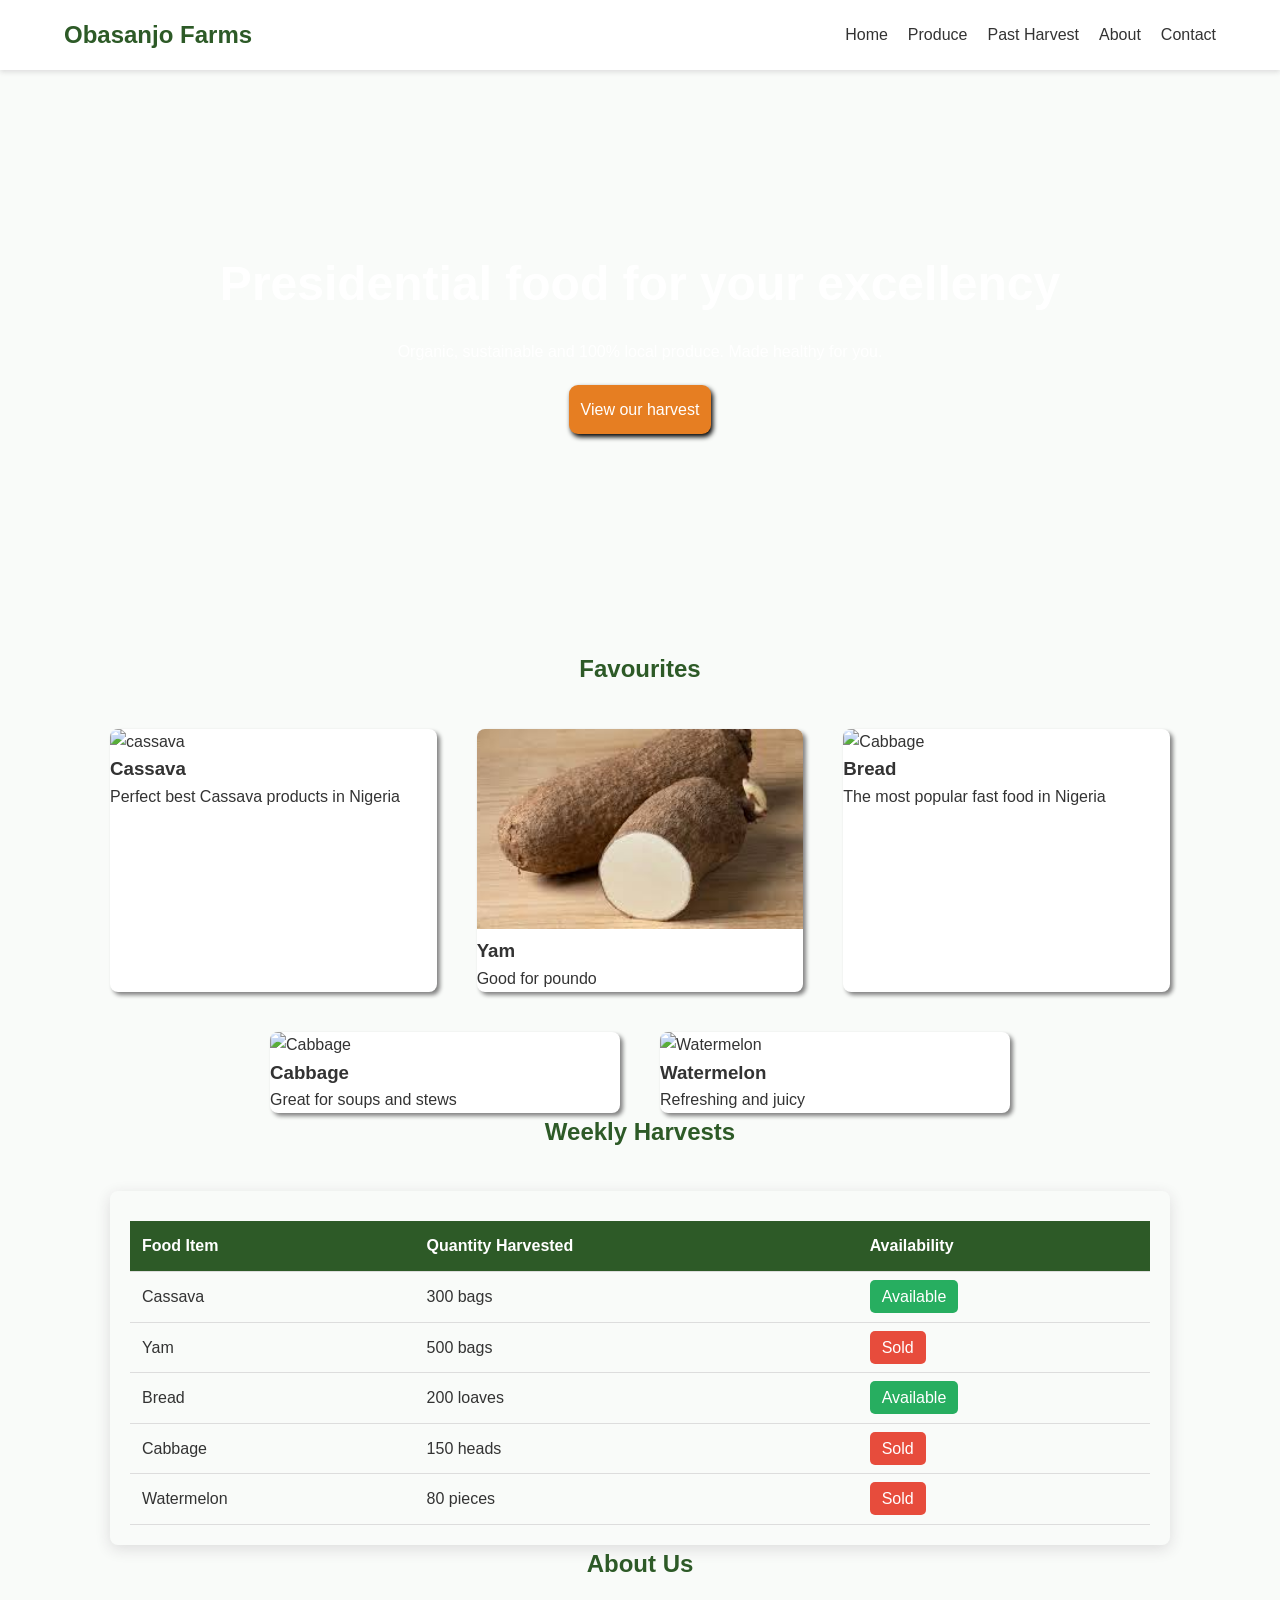
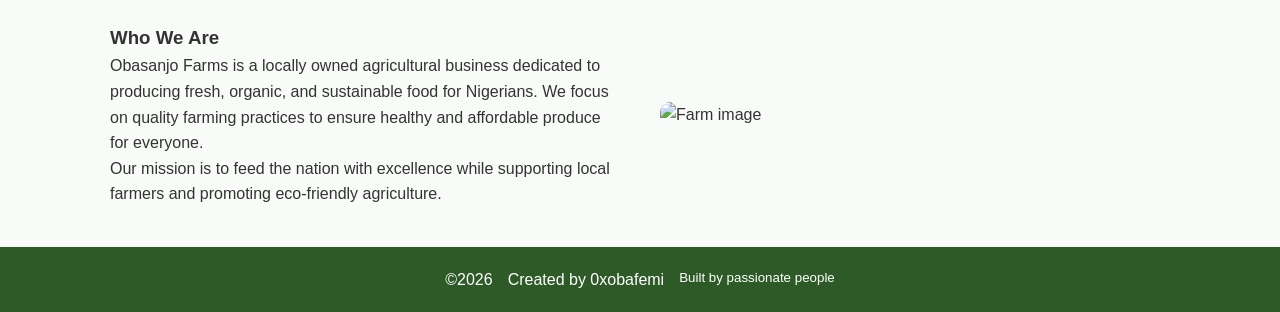
==== index.html @ 3b4c5bd3 "moved root file" ====
<!DOCTYPE html>
<html lang="en">

<head>
    <meta charset="UTF-8">
    <meta name="viewport" content="width=device-width, initial-scale=1.0">
    <title>My Farm</title>
    <link rel="stylesheet" href="./farm/styles.css">
</head>

<body>
    <nav>
        <a href="#" class="logo">Obasanjo Farms</a>
        <ul class="nav-links">
            <li><a href="#header">Home</a></li>
            <li><a href="#produce">Produce</a></li>
            <li><a href="#harvest">Past Harvest</a></li>
            <li><a href="#about">About</a></li>
            <li><a href="./farm/contact.html">Contact</a></li>
        </ul>
    </nav>
    <header id="header" class="hero">
        <h1>Presidential food for your excellency</h1>
        <p>Organic, sustainable and 100% local produce. Made healthy for you.</p>
        <a href="#produce" class="btn">View our harvest</a>
    </header>

    <main class="container">
        <h2 id="produce" class="section-title">Favourites

        </h2>

        <section class="product-grid">
            <article class="product-card">
                <img src="https://www.gardenia.net/wp-content/uploads/2025/09/ChatGPT-Image-Sep-29-2025-07_05_59-PM.jpg"
                    alt="cassava" class="product-image">
                <div class="product-info">
                    <h3>Cassava</h3>
                    <p>Perfect best Cassava products in Nigeria</p>
                </div>
            </article>

            <article class="product-card">
                <img src="[data-uri]"
                    alt="yam" class="product-image">
                <div class="product-info">
                    <h3>Yam</h3>
                    <p>Good for poundo</p>
                </div>
            </article>

            <article class="product-card">
                <img src="https://images.unsplash.com/photo-1598373182133-52452f7691ef?q=80&w=870&auto=format&fit=crop&ixlib=rb-4.1.0&ixid=M3wxMjA3fDB8MHxwaG90by1wYWdlfHx8fGVufDB8fHx8fA%3D%3D"
                    alt="Cabbage" class="product-image">
                <div class="product-info">
                    <h3>Bread</h3>
                    <p>The most popular fast food in Nigeria</p>
                </div>
            </article>

            <article class="product-card">
                <img src="https://images.unsplash.com/photo-1697346327617-c333613a349a?q=80&w=774&auto=format&fit=crop&ixlib=rb-4.1.0&ixid=M3wxMjA3fDB8MHxwaG90by1wYWdlfHx8fGVufDB8fHx8fA%3D%3D"
                    alt="Cabbage" class="product-image">
                <div class="product-info">
                    <h3> Cabbage</h3>
                    <p>Great for soups and stews</p>
                </div>
            </article>

            <article class="product-card">
                <img src="https://images.unsplash.com/photo-1708982553355-794739c6693e?q=80&w=925&auto=format&fit=crop&ixlib=rb-4.1.0&ixid=M3wxMjA3fDB8MHxwaG90by1wYWdlfHx8fGVufDB8fHx8fA%3D%3D"
                    alt="Watermelon" class="product-image">
                <div class="product-info">
                    <h3> Watermelon</h3>
                    <p>Refreshing and juicy</p>
                </div>
            </article>


        </section>




        <h2 id="harvest" class="section-title">
            Weekly Harvests
        </h2>

        <section class="table-container">
            <table>
                <thead>
                    <tr>
                        <th>Food Item</th>
                        <th>Quantity Harvested</th>
                        <th>Availability</th>
                    </tr>
                </thead>

                <tbody>


                    <tr>
                        <td>Cassava</td>
                        <td>300 bags</td>
                        <td><span class="status ava">Available</span></td>
                    </tr>

                    <tr>
                        <td>Yam</td>
                        <td>500 bags</td>
                        <td><span class="status sold">Sold</span></td>
                    </tr>

                    <tr>
                        <td>Bread</td>
                        <td>200 loaves</td>
                        <td><span class="status ava">Available</span></td>
                    </tr>

                    <tr>
                        <td>Cabbage</td>
                        <td>150 heads</td>
                        <td> <span class="status sold">Sold</span></td>
                    </tr>

                    <tr>
                        <td>Watermelon</td>
                        <td>80 pieces</td>
                        <td><span class="status sold">Sold</span></td>
                    </tr>
                </tbody>
            </table>
        </section>

        <h2 id="about" class="section-title">About Us</h2>

        <section class="about-section">
            <div class="about-text">
                <h3>Who We Are</h3>
                <p>
                    Obasanjo Farms is a locally owned agricultural business dedicated to producing
                    fresh, organic, and sustainable food for Nigerians. We focus on quality farming
                    practices to ensure healthy and affordable produce for everyone.
                </p>

                <p>
                    Our mission is to feed the nation with excellence while supporting local farmers
                    and promoting eco-friendly agriculture.
                </p>
            </div>

            <div class="about-image">
                <img src="https://images.unsplash.com/photo-1500382017468-9049fed747ef?q=80&w=870" alt="Farm image">
            </div>
        </section>
    </main>
    <footer>
        <p>&copy;2026</p>
        <p>Created by 0xobafemi</p>
        <small style="display: block;">
            Built by passionate people
        </small>
    </footer>
</body>

</html>
---- farm/styles.css ----
:root {
    --primary-green: #2d5a27;
    --accent-orange: #e67e22;
    --light-bg: #f9fbf9;
    --dark-text: #333;
    --white: #fff;
}

* {
    box-sizing: border-box;
    margin: 0;
    padding: 0;
}

body {
    
    font-family: 'Lucida Sans', 'Lucida Sans Regular', 'Lucida Grande', 'Lucida Sans Unicode', Geneva, Verdana, sans-serif;
    line-height: 1.6;
    color: var(--dark-text);
    background-color: var(--light-bg);
}

nav {
    background-color: var(--white);
    padding: 1rem 5%;
    display: flex;
    justify-content: space-between;
    align-items: center;
    box-shadow: 0 2px 5px gainsboro;
    position: sticky;
    top: 0;
    z-index: 1000;
}

.logo {
    font-size: 1.5rem;
    font-weight: bold;
    text-decoration: none;
    color: var(--primary-green);
}

.nav-links {
    display: flex;
    list-style: none;
    gap: 20px;
}

.nav-links a {
    text-decoration: none;
    color: var(--dark-text);
    font-weight: 500;
}

.nav-links a:hover {
    color: var(--accent-orange);
    transition: 2s;
}

.hero {
    height: 60vh;
    background: url(https://plus.unsplash.com/premium_photo-1661811860830-ba25d94af541?q=80&w=872&auto=format&fit=crop&ixlib=rb-4.1.0&ixid=M3wxMjA3fDB8MHxwaG90by1wYWdlfHx8fGVufDB8fHx8fA%3D%3D);
    background-size: cover;
    background-position: center;
    display: flex;
    flex-direction: column;
    justify-content: center;
    align-items: center;
    text-align: center;
    color: var(--white);
    padding: 0 20px;
}

.hero h1 {
    font-size: 3rem;
    margin-bottom: 1rem;
}

.btn {
    background-color: var(--accent-orange);
    text-decoration: none;
    padding: 12px;
    text-align: center;
    border-radius: 9px;
    color: var(--white);
    font-weight: 500;
    margin-top: 20px;
    transition: transform 0.5s;
    box-shadow: 2px 3px 5px rgb(0, 0, 0);
}

.btn:hover {
    transform: scale(1.05);
}

.container {
    max-width: 1100px;
    margin: 40px auto;
    padding: 0px 20px;
}

.section-title {
    text-align: center;
    margin-bottom: 40px;
    color: var(--primary-green);
}

.product-grid {
    display: flex;
    flex-wrap: wrap;
    gap: 40px;
    justify-content: center;
}

.product-card {
    background-color: var(--white);
    flex: 1 1 300px;
    max-width: 350px;
    border-radius: 8px;
    box-shadow: 3px 3px 4px gray;
    overflow: hidden;
}

article img{
    width: 100%;
    height: 200px;
    object-fit: cover;
}

footer {
    display: flex;
    gap: 15px;
    background-color: var(--primary-green);
    color: var(--white);
    justify-content: center;
    padding: 20px 0;
    margin-top: 40px;
}

.table-container {
    overflow-x: auto;
    margin-top: 40px;
    padding: 20px;
    border-radius: 8px;
    box-shadow: 0 4px 15px gainsboro;
}

table {
    width: 100%;
    border-collapse: collapse;
    margin-top: 10px;
}

th, td {
    padding: 12px;
    text-align: left;
    border-bottom: 1px solid #ddd;
}

th {
    background-color: var(--primary-green);
    color: var(--white);
}

tr:hover {
    background-color: #ecc06e79;
}   
.status {
    padding: 8px 12px;
    border-radius: 5px;
    font-weight: 500;
}

.ava{
    background-color: #27ae60;
    color: var(--white);
}

.sold{
    background-color: #e74c3c;
    color: var(--white);
}

.about-section{
    display: flex;
    gap: 40px;
    align-items: center;
    margin-top: 40px;
}

.about-text{
    flex: 1;
}

.about-image{
    flex: 1;
}

.about-image img{
    width: 100%;
    border-radius: 10px;
}



@media (max-width: 600px) {
    nav{
        flex-direction: column;
        gap: 15px;
    }
    .hero h1{
        font-size:2rem;
    }
}

@media (max-width: 768px){
    .about-section{
        flex-direction: column;
        text-align: center;
    }
}

/* CONTACT */

.contact-container{
    max-width: 600px;
    margin: 50px auto;
    padding: 20px;
}

.contact-form{
    display: flex;
    flex-direction: column;
    gap: 15px;
}

.contact-form input,
.contact-form textarea{
    padding: 12px;
    border-radius: 6px;
    border: 1px solid #ccc;
    font-size: 1rem;
}

.contact-form input:focus,
.contact-form textarea:focus{
    outline: none;
    border: 1px solid var(--accent-orange);
}

@media (max-width: 600px){
    .contact-container{
        padding: 10px;
    }
}
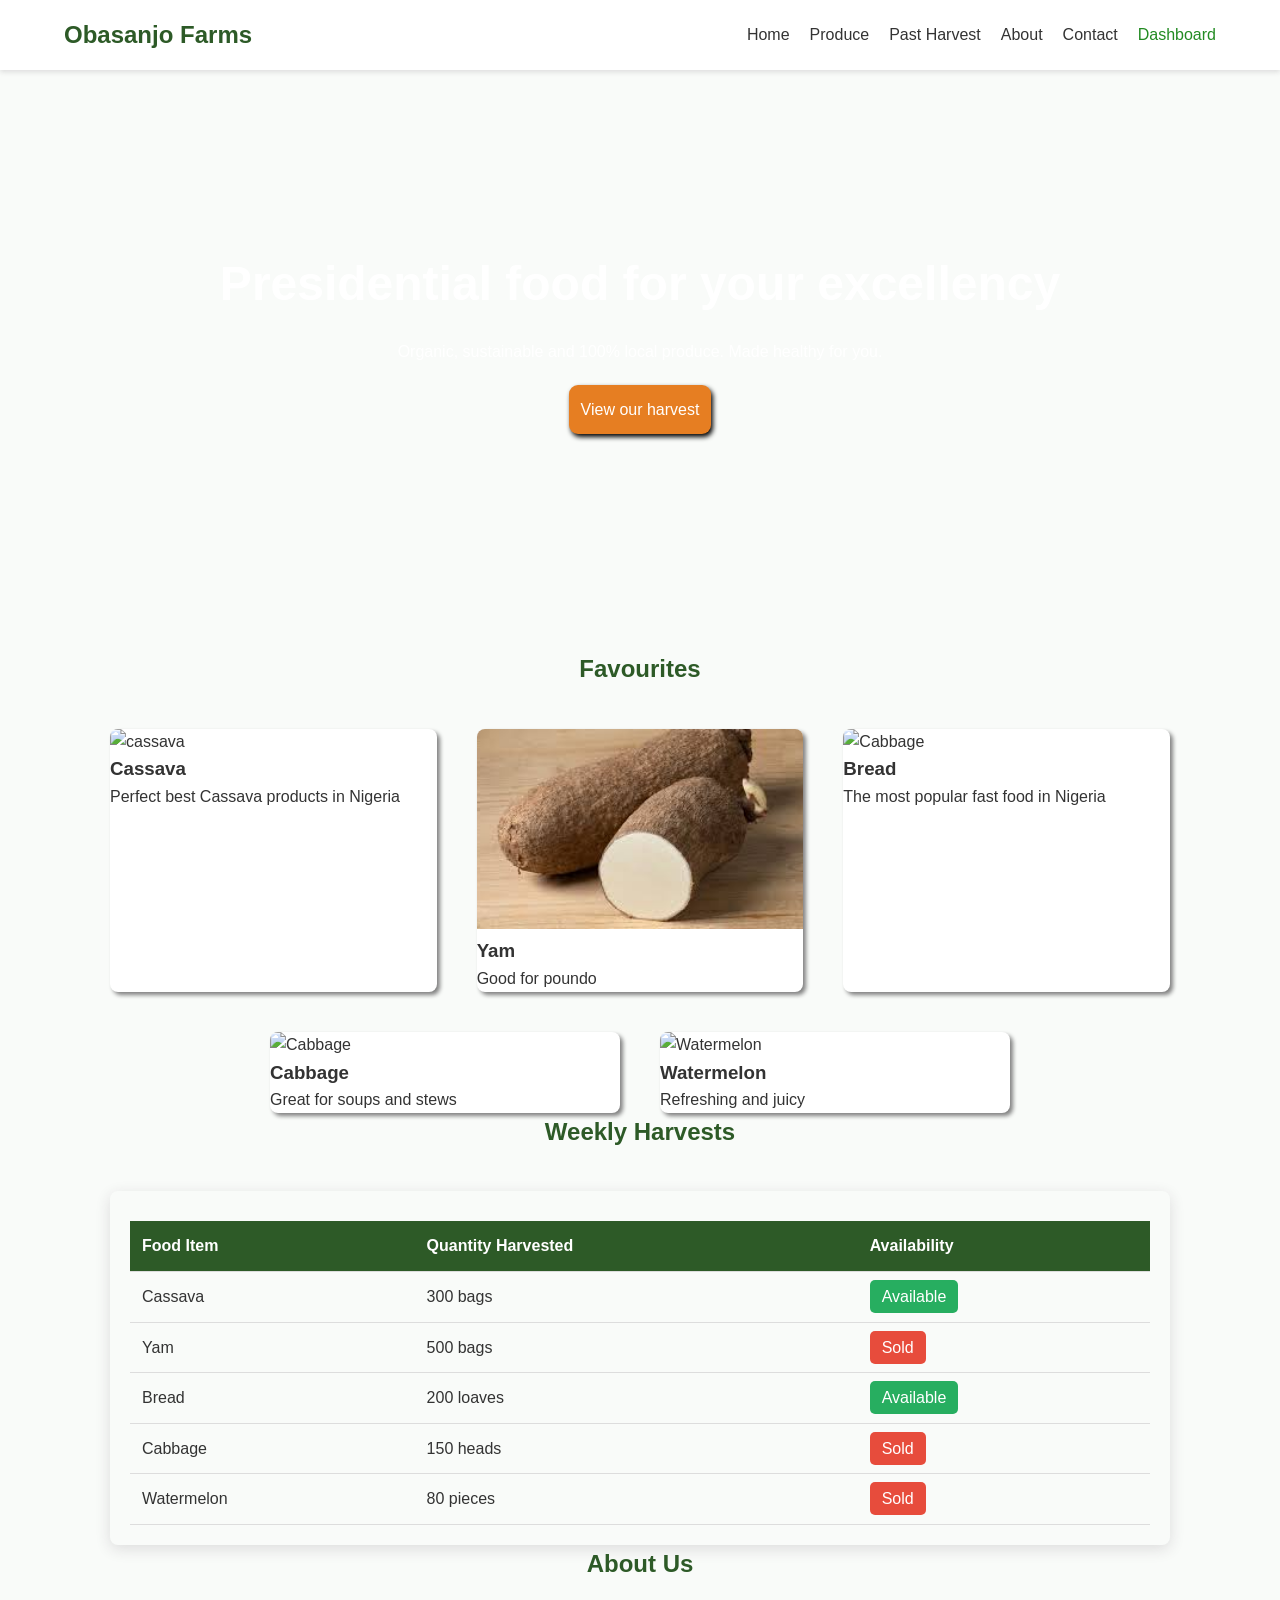
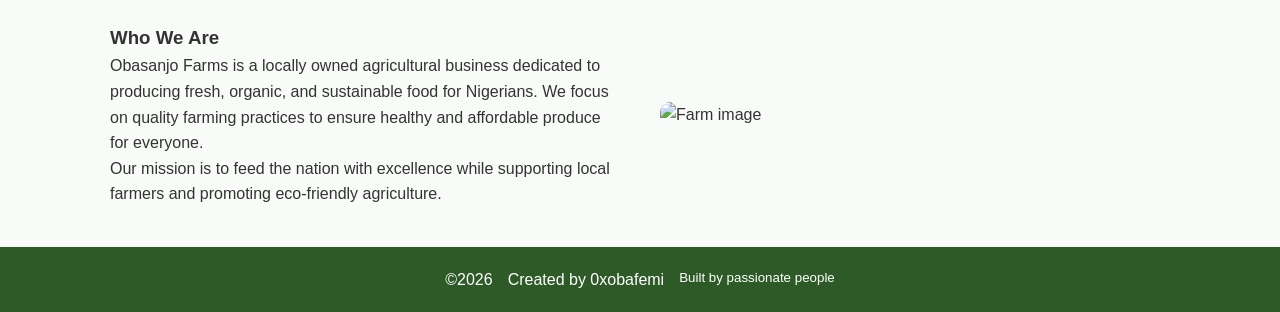
==== commit 6cd7bf18: "final changes" ====
--- a/index.html
+++ b/index.html
@@ -17,6 +17,7 @@
             <li><a href="#harvest">Past Harvest</a></li>
             <li><a href="#about">About</a></li>
             <li><a href="./farm/contact.html">Contact</a></li>
+            <li><a style="color: forestgreen;" href="./dashboard/overview.html">Dashboard</a></li>
         </ul>
     </nav>
     <header id="header" class="hero">
